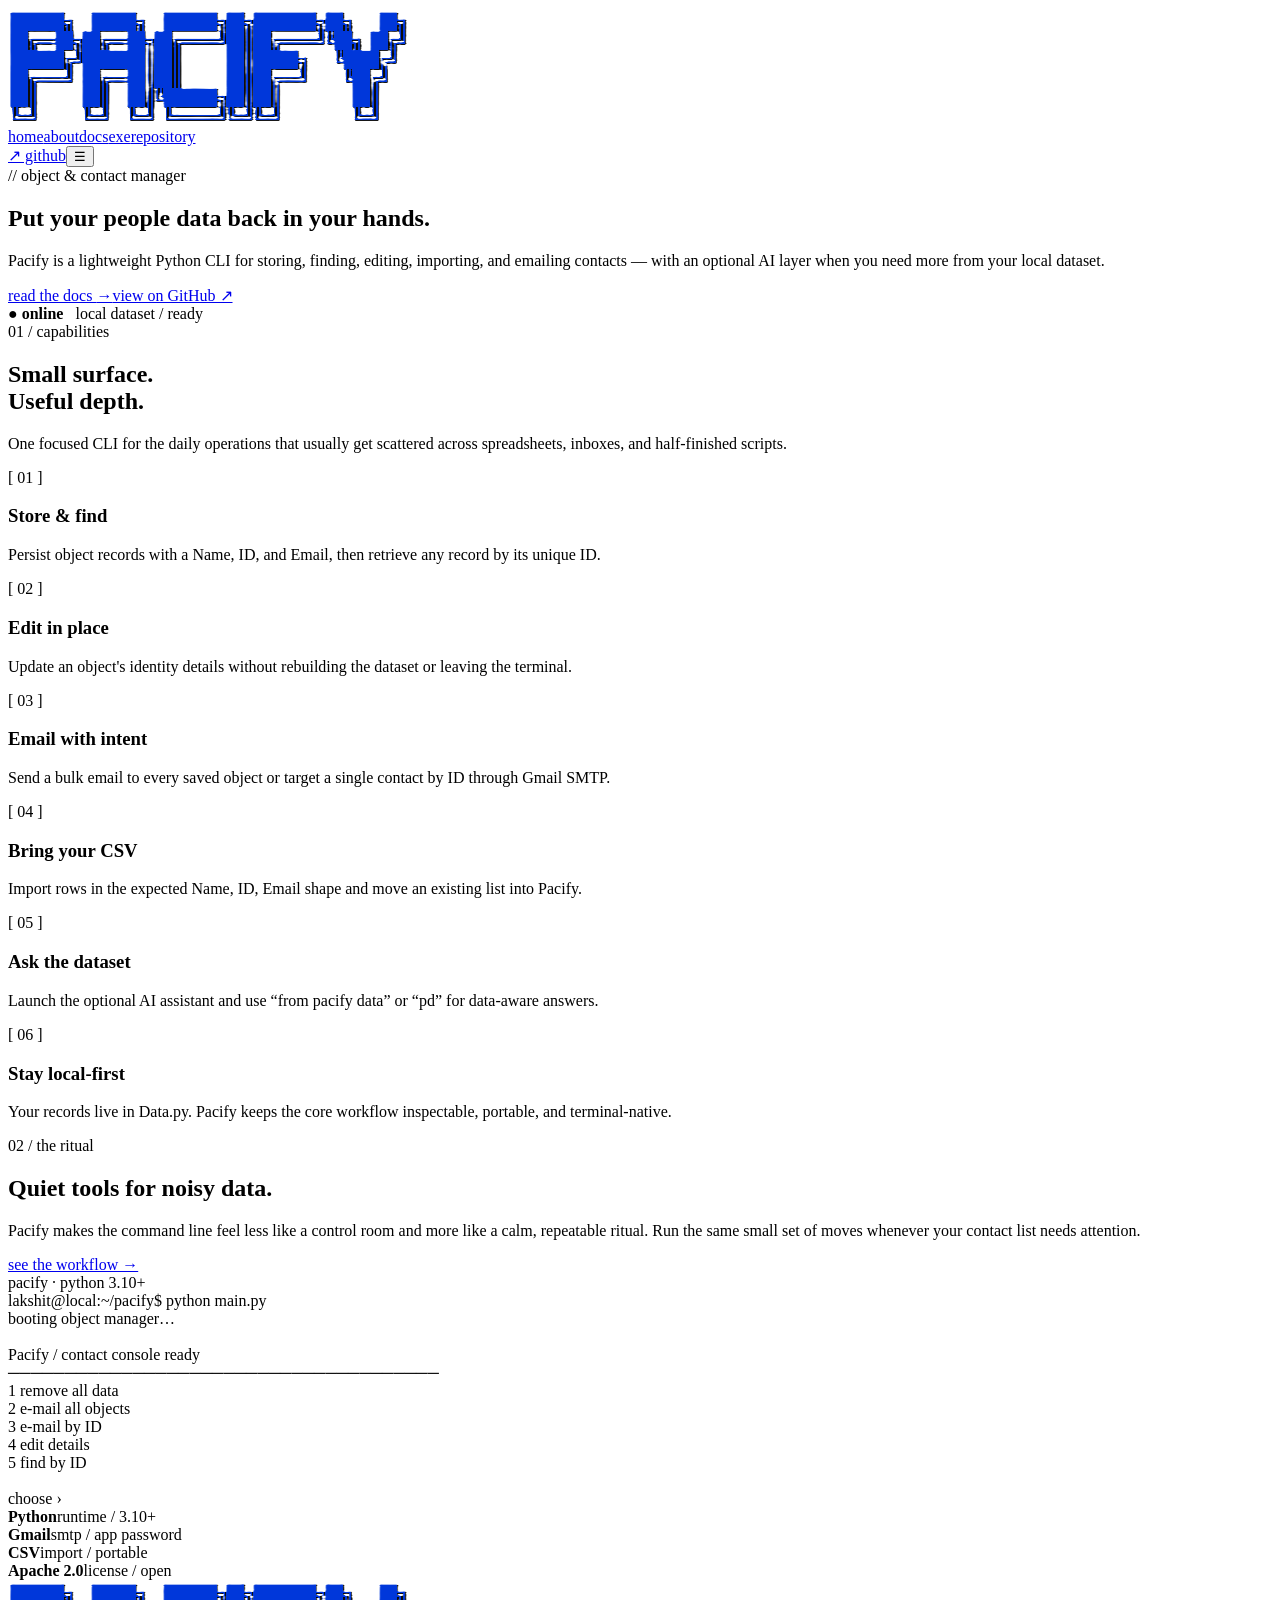
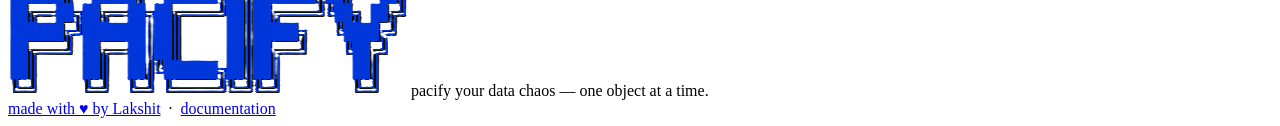
==== index.html @ 552ca25f "Add files via upload" ====
<!doctype html>
<html lang="en">
<head>
  <meta charset="utf-8"><meta name="viewport" content="width=device-width, initial-scale=1">
  <meta name="description" content="Pacify — a local-first Python CLI for people data, email, CSV import, and AI-assisted workflows.">
  <title>Pacify / local-first data control</title><link rel="stylesheet" href="styles.css?v=blue">
</head>
<body data-page="home">
  <header class="site-header"><div class="shell nav">
    <a class="brand" href="index.html"><img class="brand-logo" src="P.png" alt="Pacify logo"></a>
    <nav class="nav-links"><a data-page-link="home" href="index.html">home</a><a data-page-link="about" href="about.html">about</a><a data-page-link="docs" href="docs.html">docs</a><a data-page-link="exe" href="exe.html">exe</a><a data-page-link="github" href="github.html">repository</a></nav>
    <a class="nav-cta" href="https://github.com/lakshitsharma80/Pacify" target="_blank" rel="noreferrer">↗ github</a><button class="menu" data-menu aria-label="Open navigation">☰</button>
  </div></header>

  <main>
    <section class="hero"><div class="shell hero-grid">
      <div class="hero-copy"><div class="eyebrow">// object & contact manager</div>
        <h1>Put your people data <span>back in your hands.</span></h1>
        <p>Pacify is a lightweight Python CLI for storing, finding, editing, importing, and emailing contacts — with an optional AI layer when you need more from your local dataset.</p>
        <div class="hero-actions"><a class="button primary" href="docs.html">read the docs <span>→</span></a><a class="button ghost" href="https://github.com/lakshitsharma80/Pacify" target="_blank" rel="noreferrer">view on GitHub ↗</a></div>
      </div>
      <div class="visual"><div class="orb"><div class="orbit"></div><div class="orbit two"></div><div class="orb-core"></div></div><div class="visual-label"><b>● online</b> &nbsp; local dataset / ready</div></div>
    </div></section>

    <section class="section"><div class="shell"><div class="section-head"><div><div class="eyebrow">01 / capabilities</div><h2>Small surface.<br>Useful depth.</h2></div><p class="section-intro">One focused CLI for the daily operations that usually get scattered across spreadsheets, inboxes, and half-finished scripts.</p></div>
      <div class="feature-grid">
        <article class="card"><div class="card-num">[ 01 ]</div><h3>Store & find</h3><p>Persist object records with a Name, ID, and Email, then retrieve any record by its unique ID.</p></article>
        <article class="card"><div class="card-num">[ 02 ]</div><h3>Edit in place</h3><p>Update an object's identity details without rebuilding the dataset or leaving the terminal.</p></article>
        <article class="card"><div class="card-num">[ 03 ]</div><h3>Email with intent</h3><p>Send a bulk email to every saved object or target a single contact by ID through Gmail SMTP.</p></article>
        <article class="card"><div class="card-num">[ 04 ]</div><h3>Bring your CSV</h3><p>Import rows in the expected Name, ID, Email shape and move an existing list into Pacify.</p></article>
        <article class="card"><div class="card-num">[ 05 ]</div><h3>Ask the dataset</h3><p>Launch the optional AI assistant and use “from pacify data” or “pd” for data-aware answers.</p></article>
        <article class="card"><div class="card-num">[ 06 ]</div><h3>Stay local-first</h3><p>Your records live in Data.py. Pacify keeps the core workflow inspectable, portable, and terminal-native.</p></article>
      </div>
    </div></section>

    <section class="section"><div class="shell terminal-wrap"><div class="terminal-copy"><div class="eyebrow">02 / the ritual</div><h2>Quiet tools for noisy data.</h2><p>Pacify makes the command line feel less like a control room and more like a calm, repeatable ritual. Run the same small set of moves whenever your contact list needs attention.</p><a class="button ghost" href="docs.html#usage">see the workflow →</a></div>
      <div class="terminal"><div class="terminal-bar"><i class="dot"></i><i class="dot"></i><i class="dot"></i><span class="terminal-title">pacify · python 3.10+</span></div><div class="terminal-body"><div><span class="prompt">lakshit@local</span><span class="dim">:</span><span class="violet">~/pacify</span><span class="dim">$</span> <span class="cmd">python main.py</span></div><div class="dim">booting object manager…</div><br><div><span class="orange">Pacify</span> <span class="dim">/ contact console ready</span></div><div class="dim">──────────────────────────────────────</div><div><span class="prompt">1</span>  remove all data</div><div><span class="prompt">2</span>  e-mail all objects</div><div><span class="prompt">3</span>  e-mail by ID</div><div><span class="prompt">4</span>  edit details</div><div><span class="prompt">5</span>  find by ID</div><br><div><span class="prompt">choose ›</span> <span class="cursor"></span></div></div></div>
    </div></section>

    <section class="section"><div class="shell"><div class="stats"><div class="stat"><strong>Python</strong><span>runtime / 3.10+</span></div><div class="stat"><strong>Gmail</strong><span>smtp / app password</span></div><div class="stat"><strong>CSV</strong><span>import / portable</span></div><div class="stat"><strong>Apache 2.0</strong><span>license / open</span></div></div></div></section>
  </main>
  <footer class="site-footer"><div class="shell footer-row"><div class="footer-brand"><img src="P.png" alt="Pacify logo"><span>pacify your data chaos — one object at a time.</span></div><span><a href="about.html">made with ♥ by Lakshit</a> &nbsp;·&nbsp; <a href="docs.html">documentation</a></span></div></footer>
  <script src="app.js"></script>
</body></html>
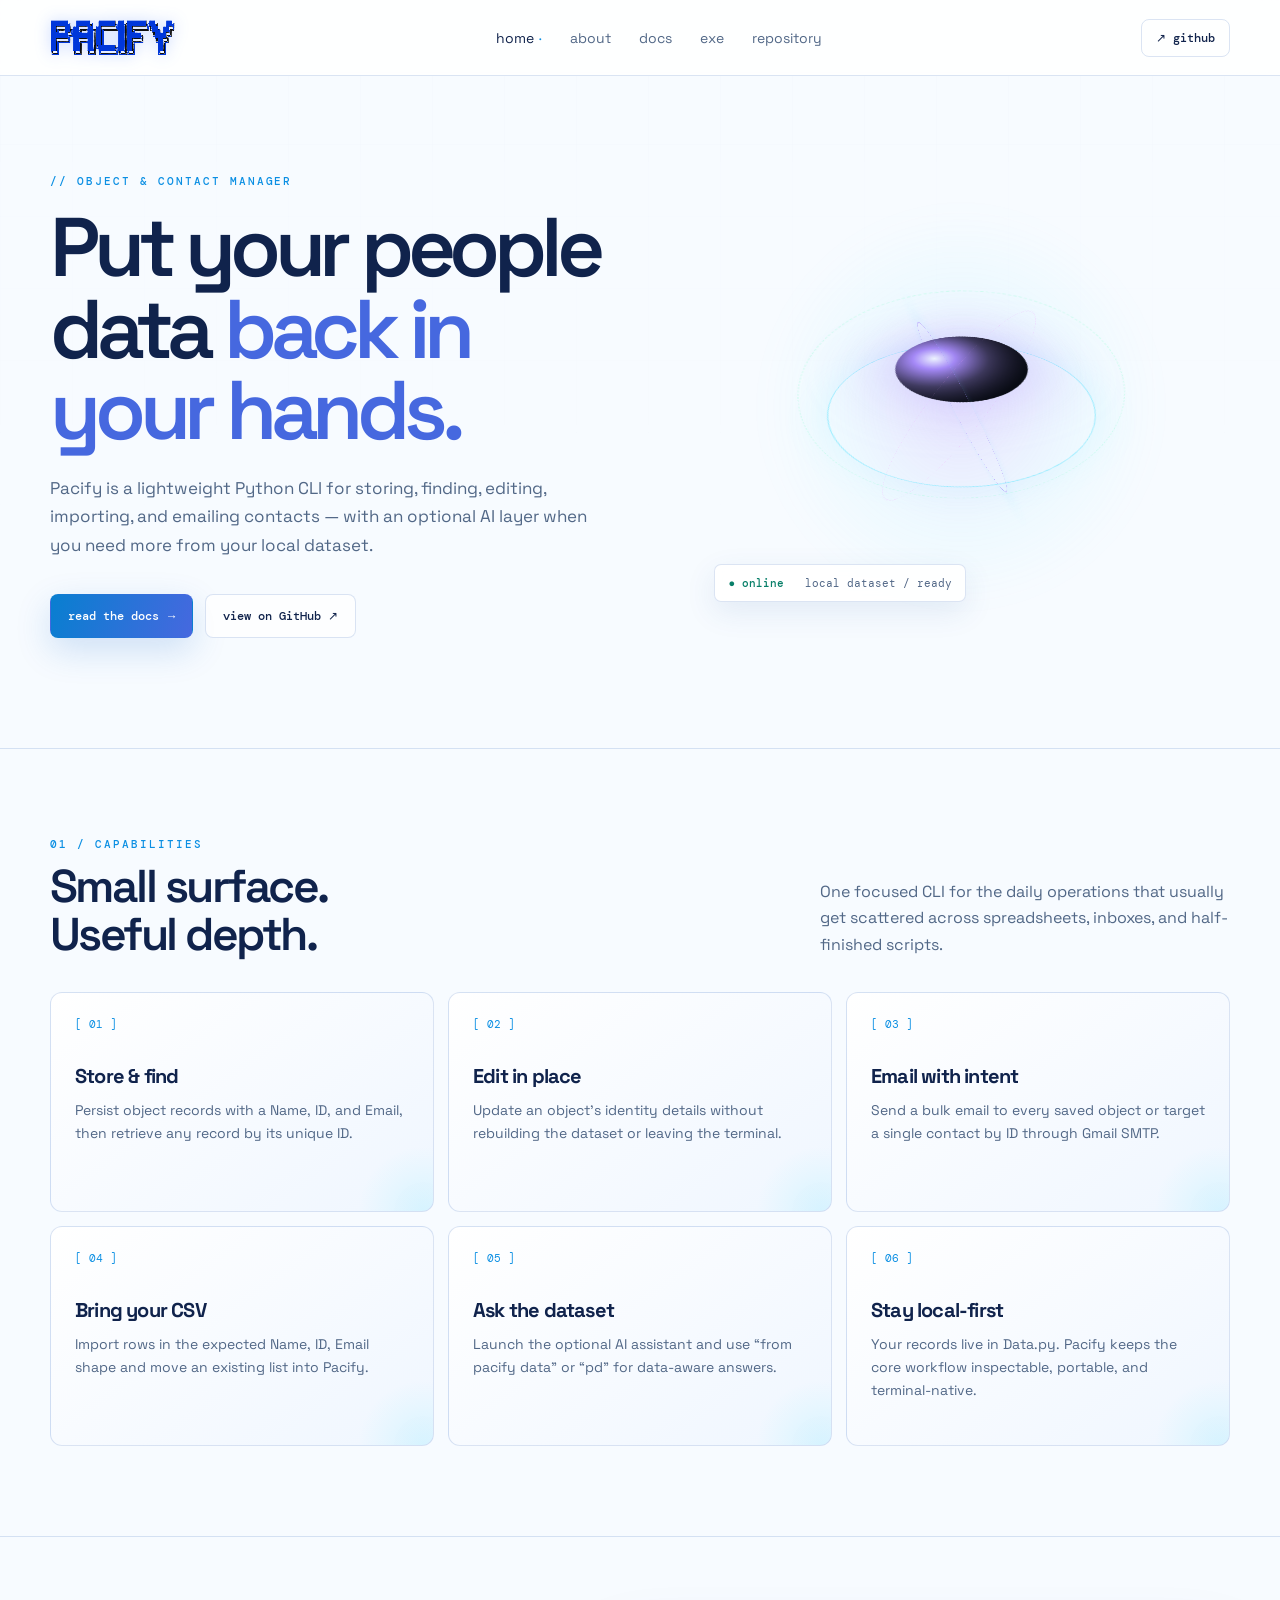
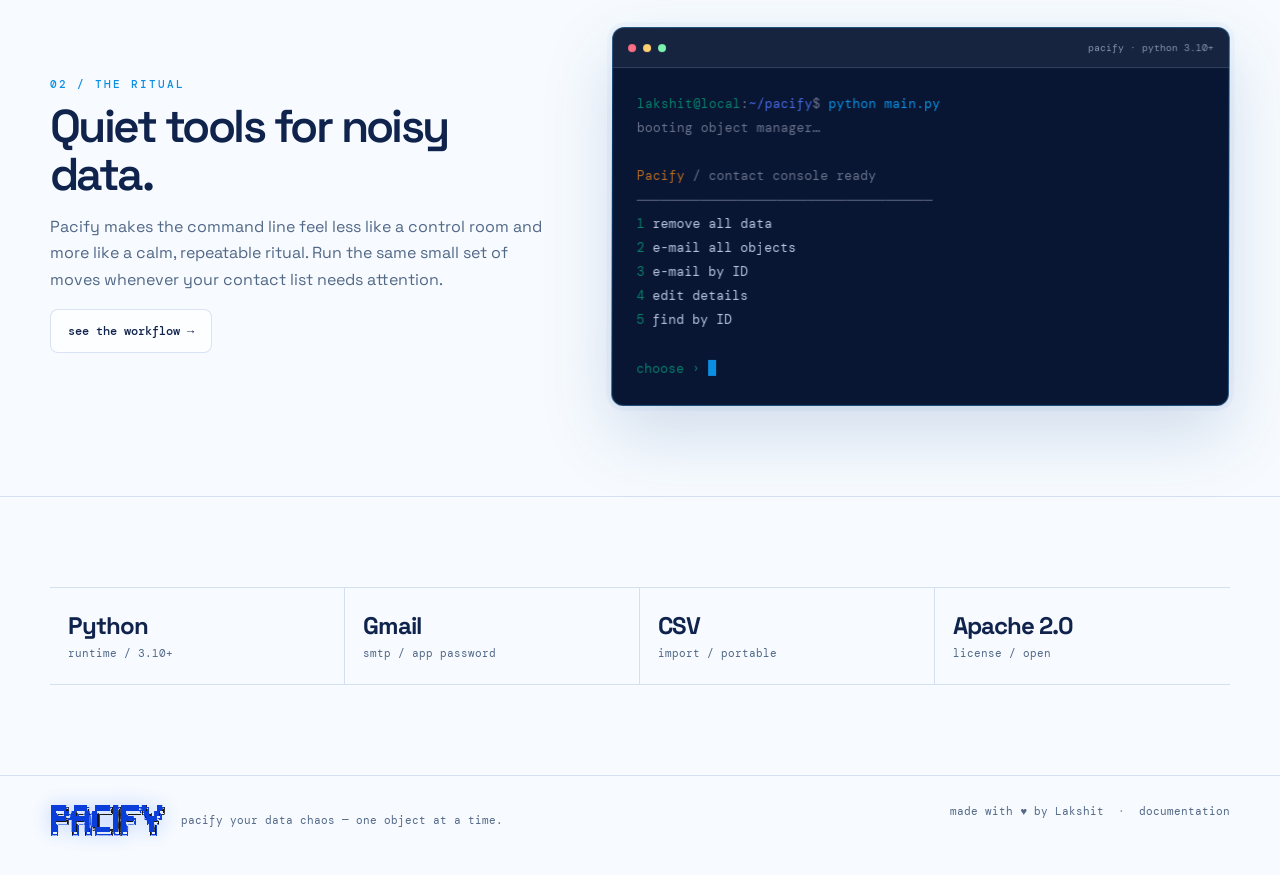
==== commit 82d0cc1a: "Change title from 'Pacify / local-first data control' to 'Pacify-CLI'" ====
--- a/index.html
+++ b/index.html
@@ -3,7 +3,7 @@
 <head>
   <meta charset="utf-8"><meta name="viewport" content="width=device-width, initial-scale=1">
   <meta name="description" content="Pacify — a local-first Python CLI for people data, email, CSV import, and AI-assisted workflows.">
-  <title>Pacify / local-first data control</title><link rel="stylesheet" href="styles.css?v=blue">
+  <title>Pacify-CLI</title><link rel="stylesheet" href="styles.css?v=blue">
 </head>
 <body data-page="home">
   <header class="site-header"><div class="shell nav">
--- a/styles.css
+++ b/styles.css
@@ -0,0 +1,186 @@
+@import url('https://fonts.googleapis.com/css2?family=DM+Mono:wght@400;500&family=Space+Grotesk:wght@400;500;600;700&display=swap');
+
+:root {
+  --ink: #10234c;
+  --muted: #526887;
+  --faint: #8092af;
+  --bg: #f7fbff;
+  --panel: #ffffff;
+  --panel-2: #edf5ff;
+  --line: rgba(32, 87, 177, .16);
+  --violet: #4668df;
+  --cyan: #0b8fe3;
+  --mint: #087f69;
+  --pink: #7c65d9;
+  --orange: #b66a20;
+  --mono: 'DM Mono', ui-monospace, SFMono-Regular, Menlo, Consolas, monospace;
+  --sans: 'Space Grotesk', Inter, ui-sans-serif, system-ui, sans-serif;
+}
+
+* { box-sizing: border-box; }
+html { scroll-behavior: smooth; }
+body {
+  margin: 0;
+  color: var(--ink);
+  background: var(--bg);
+  font-family: var(--sans);
+  min-width: 320px;
+  overflow-x: hidden;
+}
+body::before {
+  content: '';
+  position: fixed;
+  inset: 0;
+  pointer-events: none;
+  opacity: .22;
+  background-image: linear-gradient(rgba(27, 94, 190, .045) 1px, transparent 1px), linear-gradient(90deg, rgba(27, 94, 190, .045) 1px, transparent 1px);
+  background-size: 72px 72px;
+  mask-image: linear-gradient(to bottom, black 0%, transparent 80%);
+}
+a { color: inherit; text-decoration: none; }
+button, a { -webkit-tap-highlight-color: transparent; }
+.shell { width: min(1180px, calc(100% - 48px)); margin: 0 auto; }
+.mono { font-family: var(--mono); }
+.eyebrow { font: 500 11px/1 var(--mono); letter-spacing: .18em; text-transform: uppercase; color: var(--cyan); }
+.muted { color: var(--muted); }
+.small { font-size: 13px; line-height: 1.6; }
+
+.site-header {
+  position: sticky; top: 0; z-index: 20;
+  height: 76px; display: flex; align-items: center;
+  border-bottom: 1px solid var(--line);
+  background: rgba(255, 255, 255, .86); backdrop-filter: blur(22px);
+}
+.nav { display: flex; align-items: center; justify-content: space-between; gap: 32px; }
+.brand { display: inline-flex; align-items: center; gap: 12px; font-weight: 700; letter-spacing: -.02em; }
+.brand-logo { width: 126px; height: auto; display: block; image-rendering: pixelated; filter: drop-shadow(0 0 8px rgba(34, 91, 255, .24)); }
+.nav-links { display: flex; align-items: center; gap: 28px; color: var(--muted); font-size: 14px; }
+.nav-links a { transition: color .2s ease; }
+.nav-links a:hover, .nav-links a.active { color: var(--ink); }
+.nav-links a.active::after { content: '·'; color: var(--cyan); margin-left: 5px; }
+.nav-cta { display: inline-flex; align-items: center; gap: 8px; padding: 10px 14px; border: 1px solid var(--line); border-radius: 8px; font: 500 12px var(--mono); color: var(--ink); transition: .2s ease; }
+.nav-cta:hover { border-color: rgba(100,230,255,.6); color: var(--cyan); transform: translateY(-1px); }
+.menu { display:none; background:none; border:0; color:var(--ink); font-size:22px; }
+
+.hero { position: relative; padding: 100px 0 110px; }
+.hero-grid { display: grid; grid-template-columns: 1.02fr .98fr; align-items: center; gap: 84px; }
+.hero-copy h1 { max-width: 720px; margin: 20px 0 22px; font-size: clamp(48px, 6.5vw, 86px); line-height: .98; letter-spacing: -.075em; font-weight: 600; }
+.hero-copy h1 span { color: var(--violet); }
+.hero-copy p { max-width: 580px; color: var(--muted); font-size: 17px; line-height: 1.7; margin: 0; }
+.hero-actions { display:flex; flex-wrap:wrap; gap:12px; margin-top:34px; }
+.button { display:inline-flex; align-items:center; justify-content:center; gap:9px; padding:13px 17px; border-radius:8px; border:1px solid var(--line); font:500 12px var(--mono); transition: .22s ease; }
+.button.primary { border-color: transparent; color: #fff; background: linear-gradient(110deg, #087fd0, #4668df); box-shadow: 0 12px 35px rgba(18, 102, 202, .18); }
+.button.ghost { color: var(--ink); background: rgba(255,255,255,.72); }
+.button:hover { transform: translateY(-2px); box-shadow: 0 12px 28px rgba(0,0,0,.24); }
+.button.ghost:hover { border-color: rgba(100,230,255,.5); color:var(--cyan); }
+
+.visual { position: relative; min-height: 430px; display:grid; place-items:center; perspective: 1000px; }
+.visual::before { content:''; position:absolute; width:410px; height:410px; border-radius:50%; background: radial-gradient(circle, rgba(167,139,250,.2), rgba(100,230,255,.06) 42%, transparent 69%); filter: blur(12px); }
+.orb { width: 285px; height: 285px; position:relative; transform: rotateX(58deg) rotateZ(-20deg); transform-style: preserve-3d; animation: float 7s ease-in-out infinite; }
+.orb::before, .orb::after { content:''; position:absolute; inset: 9px; border:1px solid rgba(100,230,255,.64); border-radius: 50%; box-shadow: 0 0 45px rgba(100,230,255,.12); }
+.orb::after { inset: 47px; border-color: rgba(167,139,250,.7); transform: rotateY(70deg); }
+.orb-core { position:absolute; inset: 78px; border-radius:50%; background: radial-gradient(circle at 35% 30%, #eef4ff, #a78bfa 17%, #4d4774 44%, #121728 75%); box-shadow: 0 0 85px rgba(167,139,250,.48), inset -24px -24px 45px rgba(0,0,0,.5); transform: translateZ(46px); }
+.orbit { position:absolute; inset:-20px; border:1px dashed rgba(143,255,208,.37); border-radius:50%; transform: rotateX(70deg) rotateY(18deg); }
+.orbit.two { inset:24px; border-color: rgba(245,160,255,.33); transform: rotateX(62deg) rotateY(-33deg); }
+.visual-label { position:absolute; left:4%; bottom: 20px; padding: 11px 13px; border:1px solid var(--line); border-radius:7px; color: var(--muted); background: rgba(255,255,255,.9); box-shadow:0 10px 30px rgba(36,86,160,.1); font: 11px var(--mono); backdrop-filter:blur(10px); }
+.visual-label b { color:var(--mint); font-weight:500; }
+@keyframes float { 0%,100%{ transform: rotateX(58deg) rotateZ(-20deg) translateY(0); } 50%{ transform: rotateX(58deg) rotateZ(-12deg) translateY(-12px); } }
+
+.section { padding: 90px 0; border-top:1px solid var(--line); }
+.section-head { display:flex; align-items:flex-end; justify-content:space-between; gap:30px; margin-bottom:34px; }
+.section h2 { font-size: clamp(28px, 4vw, 46px); letter-spacing: -.055em; line-height:1.03; margin: 13px 0 0; font-weight: 600; }
+.section-intro { max-width: 410px; color: var(--muted); line-height: 1.65; margin:0; }
+.feature-grid { display:grid; grid-template-columns: repeat(3, 1fr); gap: 14px; }
+.card { padding: 24px; min-height: 220px; border:1px solid var(--line); border-radius:12px; background: linear-gradient(145deg, rgba(255,255,255,.98), rgba(239,246,255,.98)); position:relative; overflow:hidden; transition:.22s ease; }
+.card::after { content:''; position:absolute; width:130px; height:130px; right:-55px; bottom:-65px; background: radial-gradient(circle, rgba(100,230,255,.18), transparent 70%); }
+.card:hover { transform: translateY(-4px); border-color:rgba(100,230,255,.33); box-shadow: 0 18px 44px rgba(0,0,0,.24); }
+.card-num { font: 11px var(--mono); color:var(--cyan); }
+.card h3 { margin:32px 0 10px; font-size:20px; letter-spacing:-.04em; }
+.card p { margin:0; color:var(--muted); font-size:14px; line-height:1.65; }
+
+.terminal-wrap { display:grid; grid-template-columns: .9fr 1.1fr; gap: 54px; align-items:center; }
+.terminal-copy p { color:var(--muted); line-height:1.65; }
+.terminal { border:1px solid rgba(11,143,227,.3); border-radius:12px; overflow:hidden; background:#081633; box-shadow: 0 28px 70px rgba(33,78,145,.18), 0 0 0 5px rgba(33,94,190,.04); transform: rotateY(-4deg) rotateX(2deg); }
+.terminal-bar { display:flex; align-items:center; gap:7px; padding:13px 15px; border-bottom:1px solid rgba(163,195,246,.18); background:rgba(255,255,255,.06); }
+.dot { width:8px; height:8px; border-radius:50%; background:#ff6f86; } .dot:nth-child(2){background:#ffcf70}.dot:nth-child(3){background:#7cf2af}
+.terminal-title { margin-left:auto; color:var(--faint); font:10px var(--mono); }
+.terminal-body { padding:24px; min-height:285px; font:13px/1.85 var(--mono); color:#b9c4df; }
+.prompt { color:var(--mint); } .cmd { color:var(--cyan); } .cursor { display:inline-block; width:8px; height:16px; background:var(--cyan); vertical-align:-3px; animation: blink 1s steps(2) infinite; }
+.terminal-body .dim { color:#69708a; } .terminal-body .violet {color:var(--violet)} .terminal-body .orange {color:var(--orange)}
+@keyframes blink { 50%{opacity:0;} }
+
+.stats { display:grid; grid-template-columns:repeat(4,1fr); border-top:1px solid var(--line); border-bottom:1px solid var(--line); }
+.stat { padding:22px 18px; border-right:1px solid var(--line); } .stat:last-child{border-right:0}
+.stat strong { display:block; font-size:24px; letter-spacing:-.04em; } .stat span { color:var(--muted); font:11px var(--mono); }
+
+.page-hero { padding: 78px 0 72px; border-bottom:1px solid var(--line); }
+.page-hero h1 { font-size: clamp(42px, 6vw, 72px); line-height:1; letter-spacing:-.07em; margin:16px 0; }
+.page-hero p { max-width:650px; color:var(--muted); font-size:17px; line-height:1.7; margin:0; }
+.about-grid { display:grid; grid-template-columns: 1.1fr .9fr; gap:50px; }
+.prose h2 { font-size:28px; letter-spacing:-.05em; margin:0 0 14px; }
+.prose p { color:var(--muted); line-height:1.78; font-size:15px; margin:0 0 22px; }
+.quote { margin:34px 0; padding:22px 24px; border-left:2px solid var(--violet); background:rgba(70,104,223,.08); color:#274a9b; font-size:20px; line-height:1.4; letter-spacing:-.02em; }
+.facts { display:grid; gap:12px; }
+.fact { display:flex; justify-content:space-between; gap:20px; padding:17px 0; border-bottom:1px solid var(--line); font:12px var(--mono); } .fact span:first-child{color:var(--faint)} .fact span:last-child{color:var(--ink); text-align:right}
+.tree { padding:24px; border:1px solid var(--line); border-radius:10px; background:#eef5ff; font:13px/1.95 var(--mono); color:#173665; overflow:auto; }
+.tree .dir { color:var(--cyan); } .tree .note { color:var(--faint); }
+
+.docs-layout { display:grid; grid-template-columns: 220px 1fr; gap:60px; padding:62px 0 100px; }
+.docs-nav { position:sticky; top:100px; align-self:start; display:grid; gap:7px; }
+.docs-nav a { padding:8px 10px; color:var(--muted); font:11px var(--mono); border-left:1px solid transparent; transition:.2s ease; }
+.docs-nav a:hover, .docs-nav a.active { color:var(--cyan); border-color:var(--cyan); background:rgba(100,230,255,.05); }
+.docs-body { min-width:0; }
+.docs-block { padding: 0 0 56px; margin-bottom:56px; border-bottom:1px solid var(--line); }
+.docs-block:last-child{border:0}
+.docs-block h2 { margin:0 0 14px; font-size:31px; letter-spacing:-.055em; }
+.docs-block h3 { margin:30px 0 12px; font-size:17px; letter-spacing:-.03em; }
+.docs-block p, .docs-block li { color:var(--muted); line-height:1.72; font-size:14px; }
+.docs-block ul, .docs-block ol { padding-left: 21px; }
+.code { position:relative; margin:18px 0; padding:20px 20px 20px 23px; border:1px solid var(--line); border-radius:9px; background:#eef5ff; color:#173665; font:12px/1.75 var(--mono); overflow:auto; }
+.code::before { content:'$'; position:absolute; left:9px; color:var(--mint); } .code code { white-space:pre; }
+.copy { position:absolute; top:10px; right:10px; border:1px solid var(--line); background:rgba(255,255,255,.04); color:var(--muted); border-radius:5px; padding:6px 8px; font:10px var(--mono); cursor:pointer; }
+.copy:hover { color:var(--cyan); border-color:var(--cyan); }
+.callout { padding:17px 19px; border:1px solid rgba(182,106,32,.3); border-radius:8px; background:rgba(255,180,125,.1); color:#8b531e; font-size:13px; line-height:1.65; }
+.docs-tag { display:inline-flex; gap:7px; align-items:center; padding:7px 10px; border-radius:999px; font:10px var(--mono); color:var(--mint); border:1px solid rgba(143,255,208,.25); background:rgba(143,255,208,.05); }
+
+.repo-grid { display:grid; grid-template-columns: 1.1fr .9fr; gap:16px; margin-top:44px; }
+.repo-card { padding:25px; border:1px solid var(--line); border-radius:12px; background:linear-gradient(145deg, rgba(255,255,255,.98), rgba(239,246,255,.96)); }
+.repo-card h3 { font-size:19px; margin:0 0 17px; letter-spacing:-.04em; }
+.repo-card p { color:var(--muted); line-height:1.7; font-size:14px; }
+.repo-card .button { margin-top:8px; }
+.repo-tree { display:grid; gap:2px; font:12px/1.8 var(--mono); }
+.repo-tree div { display:flex; gap:10px; color:var(--muted); padding:4px 0; border-bottom:1px solid rgba(32,87,177,.08); }
+.repo-tree div span:first-child { color:var(--violet); width:18px; } .repo-tree div span:last-child { color:var(--ink); }
+.timeline { display:grid; gap:0; margin-top:17px; }
+.timeline-item { position:relative; display:grid; grid-template-columns: 92px 1fr; gap:18px; padding:15px 0 15px 18px; border-left:1px solid rgba(100,230,255,.33); }
+.timeline-item::before { content:''; position:absolute; left:-4px; top:22px; width:7px; height:7px; border-radius:50%; background:var(--cyan); box-shadow:0 0 12px var(--cyan); }
+.timeline-item small { color:var(--faint); font:10px var(--mono); } .timeline-item p{margin:0; color:var(--muted); font-size:13px;}
+.release-grid { display:grid; grid-template-columns: 1.08fr .92fr; gap:16px; margin-top:44px; }
+.download-panel { padding:28px; border:1px solid rgba(11,143,227,.28); border-radius:12px; background:linear-gradient(145deg, rgba(255,255,255,.98), rgba(232,242,255,.98)); box-shadow:0 20px 55px rgba(33,78,145,.14); }
+.release-badge { display:inline-flex; align-items:center; gap:8px; padding:8px 11px; border-radius:999px; color:var(--mint); background:rgba(143,255,208,.07); border:1px solid rgba(143,255,208,.24); font:10px var(--mono); text-transform:uppercase; letter-spacing:.1em; }
+.download-panel h3 { margin:22px 0 10px; font-size:25px; letter-spacing:-.05em; }
+.download-panel p { margin:0 0 22px; color:var(--muted); line-height:1.7; font-size:14px; }
+.hash { margin-top:18px; padding-top:15px; border-top:1px solid var(--line); color:var(--faint); font:10px/1.6 var(--mono); word-break:break-all; }
+.hash strong { color:var(--muted); font-weight:400; }
+.limitation-list { display:grid; gap:0; margin:16px 0 0; padding:0; list-style:none; }
+.limitation-list li { display:flex; gap:13px; padding:15px 0; border-bottom:1px solid var(--line); color:var(--muted); line-height:1.6; font-size:13px; }
+.limitation-list li::before { content:'!'; flex:0 0 20px; height:20px; display:grid; place-items:center; border:1px solid rgba(255,180,125,.46); border-radius:50%; color:var(--orange); font:11px var(--mono); }
+.release-note { margin-top:18px; color:var(--faint); font:11px/1.6 var(--mono); }
+
+.site-footer { border-top:1px solid var(--line); padding:28px 0 38px; color:var(--faint); font:11px var(--mono); }
+.footer-row { display:flex; justify-content:space-between; gap:20px; }
+.footer-brand { display:flex; align-items:center; gap:15px; color:var(--muted); }
+.footer-brand img { width:116px; height:auto; image-rendering:pixelated; opacity:.96; filter:drop-shadow(0 0 10px rgba(34,91,255,.28)); }
+.footer-row a { color:var(--muted); } .footer-row a:hover{color:var(--cyan)}
+
+@media (max-width: 850px) {
+  .shell { width:min(100% - 32px, 620px); }
+  .site-header { height:68px; } .nav-links { display:none; } .menu { display:block; }
+  .hero { padding: 72px 0 80px; } .hero-grid, .terminal-wrap, .about-grid, .repo-grid, .release-grid { grid-template-columns:1fr; gap:44px; }
+  .visual { min-height:340px; } .orb { width:220px; height:220px; } .orb-core { inset:62px; }
+  .feature-grid { grid-template-columns:1fr; } .stats { grid-template-columns:repeat(2,1fr); } .stat:nth-child(2){border-right:0}.stat:nth-child(-n+2){border-bottom:1px solid var(--line)}
+  .docs-layout { grid-template-columns:1fr; gap:34px; } .docs-nav { position:static; display:flex; flex-wrap:wrap; border-bottom:1px solid var(--line); padding-bottom:18px; } .docs-nav a{border-left:0; border-bottom:1px solid transparent}
+  .footer-row { flex-direction:column; }
+  .footer-brand { align-items:flex-start; flex-direction:column; gap:11px; }
+}
+@media (prefers-reduced-motion: reduce) { *, *::before, *::after { animation-duration: .001ms !important; animation-iteration-count:1 !important; scroll-behavior:auto !important; } }
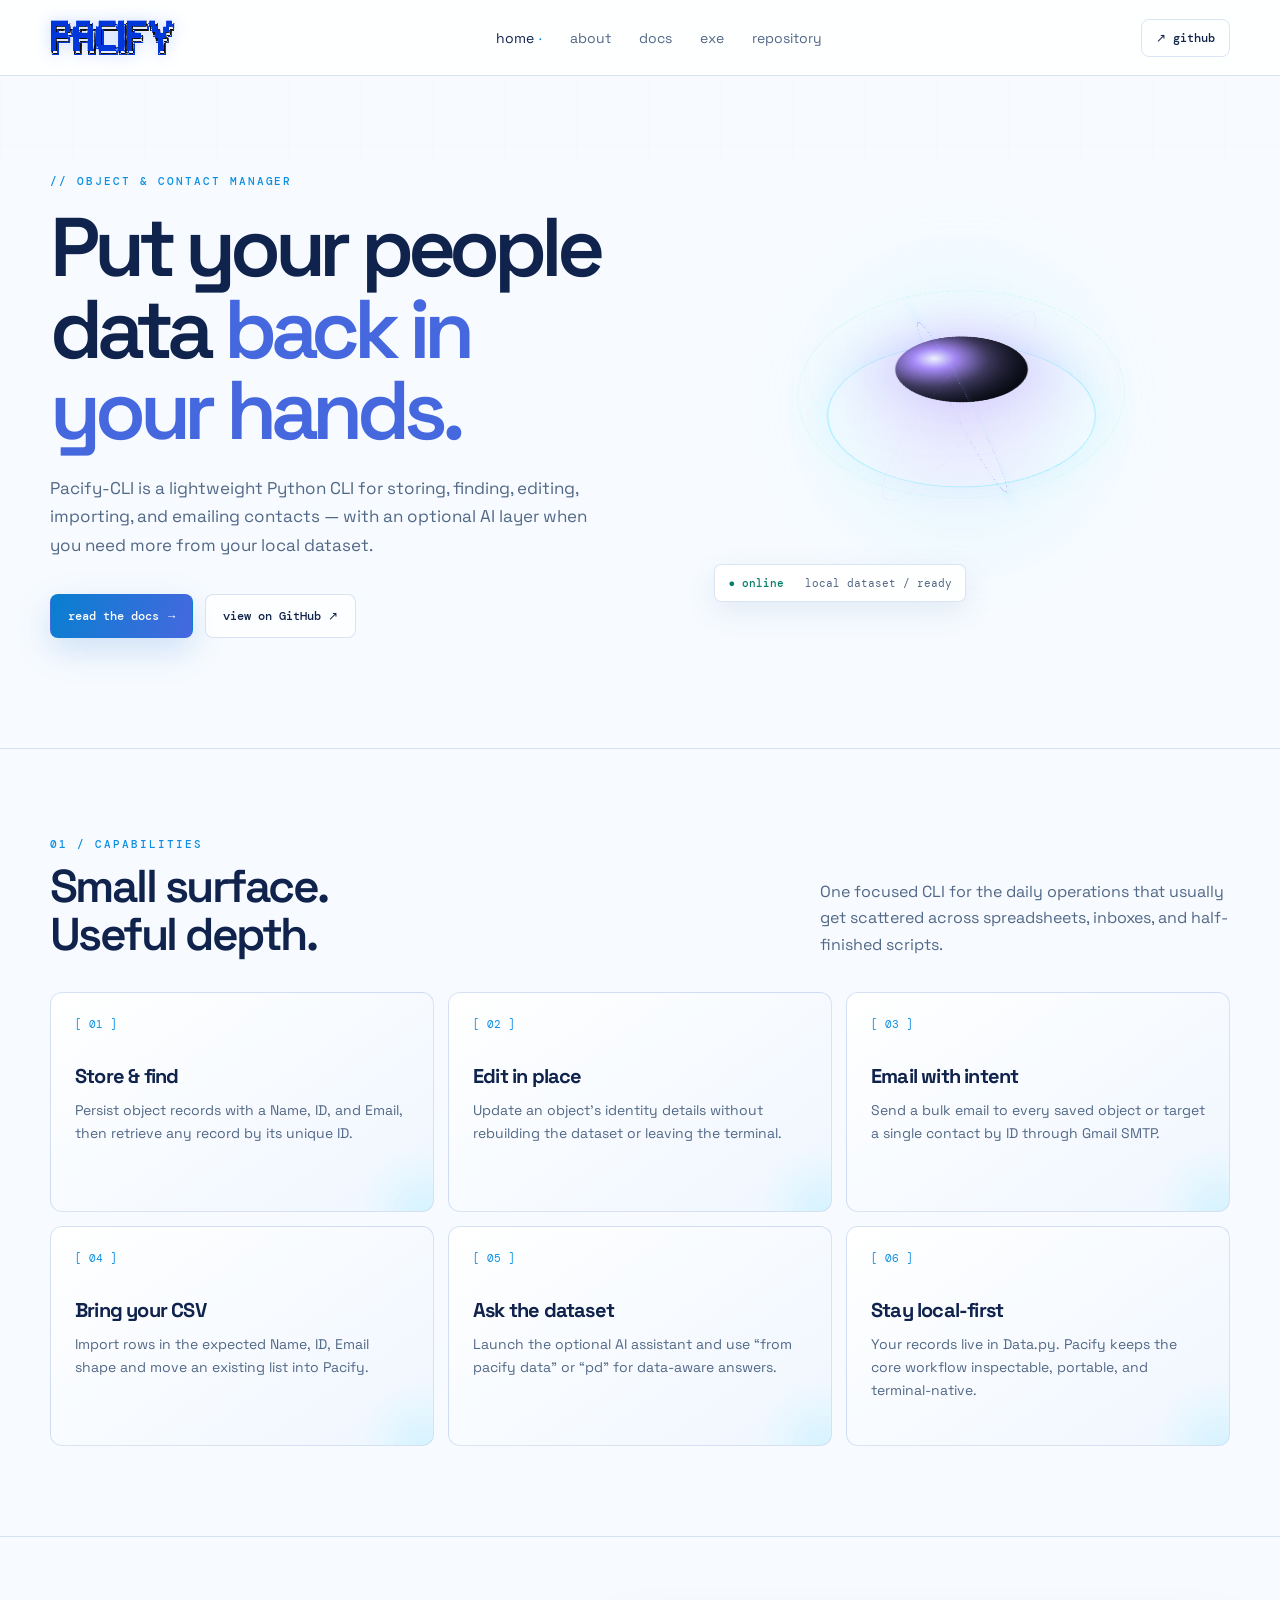
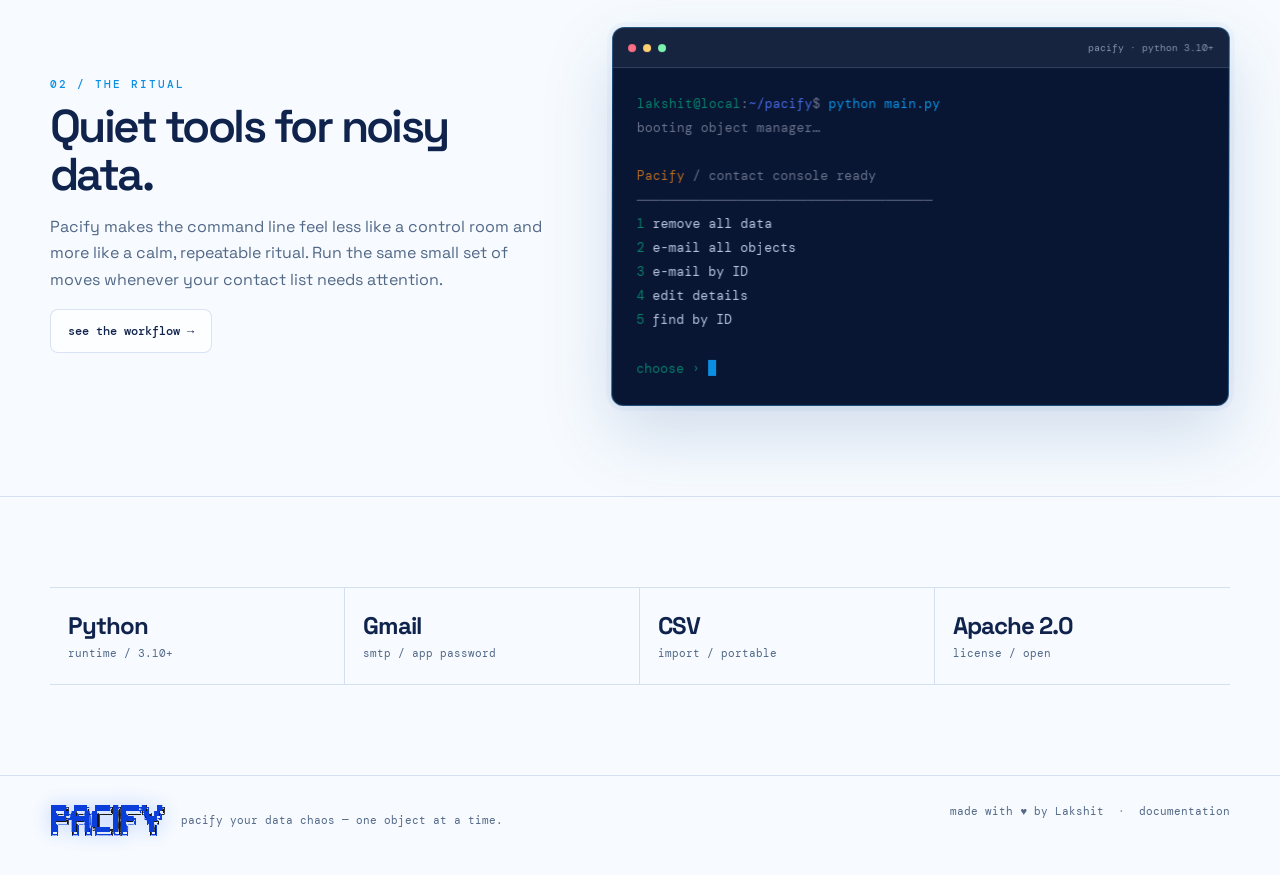
==== commit 6f3cc09a: "Update description to include '-CLI' suffix" ====
--- a/index.html
+++ b/index.html
@@ -2,7 +2,7 @@
 <html lang="en">
 <head>
   <meta charset="utf-8"><meta name="viewport" content="width=device-width, initial-scale=1">
-  <meta name="description" content="Pacify — a local-first Python CLI for people data, email, CSV import, and AI-assisted workflows.">
+  <meta name="description" content="Pacify-CLI is a local-first Python CLI for people data, email, CSV import, and AI-assisted workflows.">
   <title>Pacify-CLI</title><link rel="stylesheet" href="styles.css?v=blue">
 </head>
 <body data-page="home">
@@ -16,7 +16,7 @@
     <section class="hero"><div class="shell hero-grid">
       <div class="hero-copy"><div class="eyebrow">// object & contact manager</div>
         <h1>Put your people data <span>back in your hands.</span></h1>
-        <p>Pacify is a lightweight Python CLI for storing, finding, editing, importing, and emailing contacts — with an optional AI layer when you need more from your local dataset.</p>
+        <p>Pacify-CLI is a lightweight Python CLI for storing, finding, editing, importing, and emailing contacts — with an optional AI layer when you need more from your local dataset.</p>
         <div class="hero-actions"><a class="button primary" href="docs.html">read the docs <span>→</span></a><a class="button ghost" href="https://github.com/lakshitsharma80/Pacify" target="_blank" rel="noreferrer">view on GitHub ↗</a></div>
       </div>
       <div class="visual"><div class="orb"><div class="orbit"></div><div class="orbit two"></div><div class="orb-core"></div></div><div class="visual-label"><b>● online</b> &nbsp; local dataset / ready</div></div>
